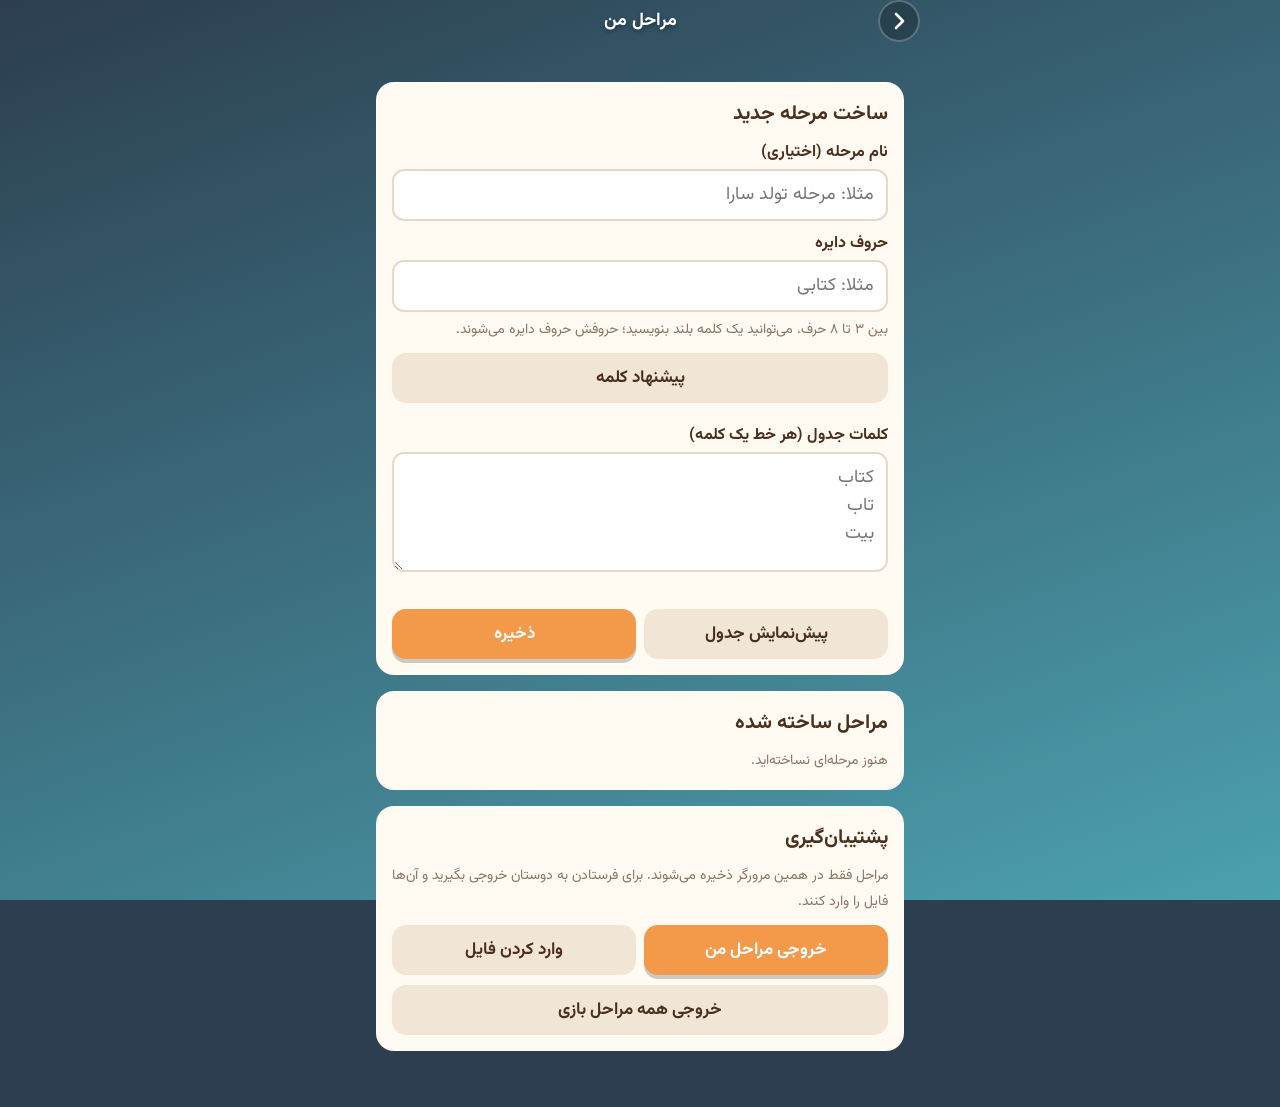
==== editor.html @ 4bf06e13 "Add کلمچین: a browser word game inspired by Amirza - Crossword board, swipe letter wheel, extra word" ====
<!doctype html>
<html lang="fa" dir="rtl">
<head>
  <meta charset="utf-8">
  <meta name="viewport" content="width=device-width, initial-scale=1">
  <title>مراحل من · کلمچین</title>
  <link rel="icon" href="img/icon.svg" type="image/svg+xml">
  <link rel="stylesheet" href="css/style.css">
  <style>
    html, body { height: auto; min-height: 100%; overflow: auto; user-select: text; -webkit-user-select: text; }
    html { background: #2c3e50; }
    body { background: linear-gradient(160deg, #2c3e50, #4ca1af) fixed; }
    .page { max-width: 560px; margin: 0 auto; padding: 0 16px 40px; }
    .panel { background: var(--panel); color: var(--ink); border-radius: 18px; padding: 16px; margin-bottom: 16px; }
    .panel h2 { margin: 0 0 10px; font-size: 20px; }
    label { display: block; font-weight: 700; margin: 10px 0 4px; }
    input[type=text], textarea {
      width: 100%; font: inherit; font-size: 18px; padding: 10px 12px;
      border: 2px solid #e6d8c3; border-radius: 12px; background: #fff; color: var(--ink);
    }
    textarea { min-height: 120px; resize: vertical; }
    .row { display: flex; gap: 8px; }
    .row .btn { margin-top: 10px; }
    .suggest { display: flex; flex-wrap: wrap; gap: 6px; margin-top: 10px; }
    .suggest button { background: #f1e6d6; border-radius: 10px; padding: 4px 10px; font-weight: 700; color: var(--ink); }
    .suggest button.on { background: var(--accent); color: #fff; }
    .hint { color: var(--muted); font-size: 14px; margin: 6px 0 0; line-height: 1.8; }
    .err { color: var(--danger); font-weight: 700; }
    #preview-board { display: grid; direction: rtl; justify-content: center; margin: 14px auto 4px; }
    #preview-board .cell { background: var(--accent); color: #fff; border-radius: 6px; }
    .item { display: flex; align-items: center; gap: 8px; padding: 10px 0; border-bottom: 1px solid #efe3d1; }
    .item:last-child { border: 0; }
    .item .grow { flex: 1; min-width: 0; }
    .item small { display: block; color: var(--muted); overflow: hidden; text-overflow: ellipsis; white-space: nowrap; }
    .mini { padding: 6px 12px; border-radius: 10px; font-weight: 700; background: #f1e6d6; color: var(--ink); text-decoration: none; font-size: 14px; }
    .mini.play { background: var(--accent); color: #fff; }
    .mini.del { background: #fbe1e1; color: var(--danger); }
  </style>
</head>
<body>
  <svg width="0" height="0" style="position:absolute" aria-hidden="true">
    <symbol id="i-back" viewBox="0 0 24 24"><path d="M9 5l7 7-7 7" fill="none" stroke="currentColor" stroke-width="2.6" stroke-linecap="round" stroke-linejoin="round"/></symbol>
  </svg>
  <header class="topbar page" style="padding-left:0;padding-right:0">
    <a href="index.html" class="icon-btn" aria-label="بازگشت"><svg><use href="#i-back"/></svg></a>
    <div class="title">مراحل من</div>
    <div style="width:42px"></div>
  </header>

  <main class="page">
    <section class="panel">
      <h2>ساخت مرحله جدید</h2>
      <label for="f-name">نام مرحله (اختیاری)</label>
      <input id="f-name" type="text" placeholder="مثلا: مرحله تولد سارا">
      <label for="f-letters">حروف دایره</label>
      <input id="f-letters" type="text" placeholder="مثلا: کتابی" maxlength="8">
      <p class="hint">بین ۳ تا ۸ حرف. می‌توانید یک کلمه بلند بنویسید؛ حروفش حروف دایره می‌شوند.</p>
      <div class="row">
        <button id="b-suggest" class="btn ghost" style="background:#f1e6d6;color:var(--ink);box-shadow:none">پیشنهاد کلمه</button>
      </div>
      <div id="suggest" class="suggest"></div>
      <label for="f-words">کلمات جدول (هر خط یک کلمه)</label>
      <textarea id="f-words" placeholder="کتاب&#10;تاب&#10;بیت"></textarea>
      <p id="msg" class="hint"></p>
      <div id="preview-board"></div>
      <div class="row">
        <button id="b-preview" class="btn ghost" style="background:#f1e6d6;color:var(--ink);box-shadow:none">پیش‌نمایش جدول</button>
        <button id="b-save" class="btn">ذخیره</button>
      </div>
    </section>

    <section class="panel">
      <h2>مراحل ساخته شده</h2>
      <div id="list"></div>
    </section>

    <section class="panel">
      <h2>پشتیبان‌گیری</h2>
      <p class="hint">مراحل فقط در همین مرورگر ذخیره می‌شوند. برای فرستادن به دوستان خروجی بگیرید و آن‌ها فایل را وارد کنند.</p>
      <div class="row">
        <button id="b-export" class="btn">خروجی مراحل من</button>
        <button id="b-import" class="btn ghost" style="background:#f1e6d6;color:var(--ink);box-shadow:none">وارد کردن فایل</button>
      </div>
      <button id="b-export-all" class="btn ghost" style="background:#f1e6d6;color:var(--ink);box-shadow:none">خروجی همه مراحل بازی</button>
      <input id="f-file" type="file" accept=".json,application/json" hidden>
    </section>
  </main>

  <div id="modal" class="hidden"><div id="modal-box"></div></div>
  <div id="toast"></div>

  <script src="data/levels.js"></script>
  <script src="data/dict.js"></script>
  <script src="js/config.js"></script>
  <script src="js/layout.js"></script>
  <script src="js/storage.js"></script>
  <script src="js/editor.js"></script>
</body>
</html>
---- css/style.css ----
@font-face {
  font-family: 'Vazirmatn';
  font-weight: 400;
  font-display: swap;
  src: url('../fonts/vazirmatn-arabic-400-normal.woff2') format('woff2');
  unicode-range: U+0600-06FF, U+200C-200E, U+FB50-FDFF, U+FE70-FEFF;
}
@font-face {
  font-family: 'Vazirmatn';
  font-weight: 700;
  font-display: swap;
  src: url('../fonts/vazirmatn-arabic-700-normal.woff2') format('woff2');
  unicode-range: U+0600-06FF, U+200C-200E, U+FB50-FDFF, U+FE70-FEFF;
}
@font-face {
  font-family: 'Vazirmatn';
  font-weight: 900;
  font-display: swap;
  src: url('../fonts/vazirmatn-arabic-900-normal.woff2') format('woff2');
  unicode-range: U+0600-06FF, U+200C-200E, U+FB50-FDFF, U+FE70-FEFF;
}
@font-face {
  font-family: 'Vazirmatn';
  font-weight: 400;
  font-display: swap;
  src: url('../fonts/vazirmatn-latin-400-normal.woff2') format('woff2');
  unicode-range: U+0000-00FF;
}
@font-face {
  font-family: 'Vazirmatn';
  font-weight: 700;
  font-display: swap;
  src: url('../fonts/vazirmatn-latin-700-normal.woff2') format('woff2');
  unicode-range: U+0000-00FF;
}

:root {
  --accent: #f2994a;
  --bg1: #3a1c71;
  --bg2: #d76d77;
  --ink: #4a2f1d;
  --cell: rgba(255, 255, 255, 0.9);
  --panel: #fffaf2;
  --muted: #8a7563;
  --danger: #d64545;
}

* { box-sizing: border-box; -webkit-tap-highlight-color: transparent; }

html, body {
  margin: 0;
  height: 100%;
  overflow: hidden;
  background: #241433;
  color: #fff;
  font-family: 'Vazirmatn', Tahoma, sans-serif;
  user-select: none;
  -webkit-user-select: none;
}

button { font: inherit; color: inherit; cursor: pointer; border: 0; background: none; padding: 0; }
a { color: inherit; }
svg { width: 24px; height: 24px; flex: none; }
.hidden { display: none !important; }

#app { height: 100%; max-width: 560px; margin: 0 auto; position: relative; }

.screen {
  position: absolute;
  inset: 0;
  display: flex;
  flex-direction: column;
  padding: env(safe-area-inset-top) 0 env(safe-area-inset-bottom);
}

/* Chapter background: two colours plus a soft Persian star pattern. */
.themed, .chapter {
  background-color: var(--bg1);
  background-image:
    url("data:image/svg+xml,%3Csvg xmlns='http://www.w3.org/2000/svg' width='80' height='80' viewBox='0 0 80 80'%3E%3Cg fill='none' stroke='%23fff' stroke-opacity='.07' stroke-width='1.5'%3E%3Cpath d='M40 6l9 25 25 9-25 9-9 25-9-25-25-9 25-9z'/%3E%3Cpath d='M40 18l16 6 6 16-6 16-16 6-16-6-6-16 6-16z'/%3E%3Ccircle cx='40' cy='40' r='6'/%3E%3C/g%3E%3C/svg%3E"),
    linear-gradient(160deg, var(--bg1) 0%, var(--bg2) 100%);
}

/* ---------- top bar ---------- */

.topbar {
  display: flex;
  align-items: center;
  gap: 8px;
  padding: 10px 12px;
  min-height: 60px;
  flex: none;
}
.topbar .title {
  flex: 1;
  text-align: center;
  font-weight: 700;
  font-size: 18px;
  text-shadow: 0 2px 4px rgba(0, 0, 0, 0.35);
  white-space: nowrap;
  overflow: hidden;
  text-overflow: ellipsis;
}
.topbar .spacer { flex: 1; }

.icon-btn {
  width: 42px;
  height: 42px;
  border-radius: 50%;
  display: grid;
  place-items: center;
  background: rgba(0, 0, 0, 0.25);
  box-shadow: inset 0 0 0 2px rgba(255, 255, 255, 0.25);
}

.coins {
  display: flex;
  align-items: center;
  gap: 6px;
  min-width: 84px;
  height: 36px;
  padding: 0 12px 0 6px;
  border-radius: 18px;
  background: rgba(0, 0, 0, 0.3);
  font-weight: 700;
  font-size: 17px;
  direction: ltr;
}

.coin {
  display: inline-block;
  width: 24px;
  height: 24px;
  border-radius: 50%;
  background: radial-gradient(circle at 35% 30%, #fff6c4 0 12%, #ffd34d 30%, #e39b0b 75%, #b97400 100%);
  box-shadow: inset 0 0 0 2px #c98500, 0 1px 2px rgba(0, 0, 0, 0.3);
  flex: none;
}

/* ---------- home ---------- */

.home-body {
  flex: 1;
  display: flex;
  flex-direction: column;
  align-items: center;
  justify-content: center;
  gap: 22px;
  padding: 16px;
}

.logo { text-align: center; }
.logo h1 {
  margin: 14px 0 0;
  font-size: 54px;
  font-weight: 900;
  text-shadow: 0 4px 0 rgba(0, 0, 0, 0.25);
}
.logo p { margin: 0; opacity: 0.85; font-size: 17px; }
.logo-tiles { display: flex; gap: 6px; justify-content: center; direction: rtl; }
.logo-tiles span {
  width: 44px;
  height: 44px;
  border-radius: 9px;
  display: grid;
  place-items: center;
  background: var(--accent);
  font-size: 26px;
  font-weight: 700;
  box-shadow: 0 4px 0 rgba(0, 0, 0, 0.25);
}
.logo-tiles span:nth-child(even) { background: var(--cell); color: var(--ink); transform: translateY(6px); }

.play-btn {
  width: min(78vw, 300px);
  padding: 16px 20px;
  border-radius: 22px;
  background: linear-gradient(180deg, #ffd34d, #f5a300);
  color: #5a3500;
  box-shadow: 0 6px 0 #b46f00, 0 10px 24px rgba(0, 0, 0, 0.35);
  display: flex;
  flex-direction: column;
  align-items: center;
}
.play-btn b { font-size: 34px; font-weight: 900; line-height: 1.3; }
.play-btn small { font-size: 15px; font-weight: 700; opacity: 0.85; }
.play-btn:active { transform: translateY(4px); box-shadow: 0 2px 0 #b46f00; }

/* ---------- buttons & modal ---------- */

.btn {
  display: flex;
  align-items: center;
  justify-content: center;
  gap: 8px;
  width: 100%;
  padding: 12px 18px;
  margin-top: 10px;
  border-radius: 14px;
  background: var(--accent);
  color: #fff;
  font-weight: 700;
  font-size: 17px;
  text-decoration: none;
  box-shadow: 0 4px 0 rgba(0, 0, 0, 0.2);
}
.btn:active { transform: translateY(2px); box-shadow: 0 2px 0 rgba(0, 0, 0, 0.2); }
.btn.ghost { background: rgba(255, 255, 255, 0.18); box-shadow: inset 0 0 0 2px rgba(255, 255, 255, 0.35); }
.btn.wide { width: min(78vw, 300px); margin: 0; }
.btn.danger { background: var(--danger); }
#modal-box .btn.ghost { background: #f1e6d6; color: var(--ink); box-shadow: none; }

#modal {
  position: fixed;
  inset: 0;
  z-index: 20;
  background: rgba(20, 10, 30, 0.6);
  display: grid;
  place-items: center;
  padding: 16px;
}
#modal-box {
  --accent: #f2994a;
  width: min(100%, 380px);
  max-height: 86vh;
  overflow: auto;
  background: var(--panel);
  color: var(--ink);
  border-radius: 22px;
  padding: 22px 20px 18px;
  text-align: center;
  box-shadow: 0 16px 40px rgba(0, 0, 0, 0.4);
}
#modal-box h2 { margin: 0 0 8px; font-size: 22px; }
#modal-box p { line-height: 1.9; margin: 8px 0; }
.muted { color: var(--muted); font-size: 14px; }
.big { font-size: 19px; font-weight: 700; }
.win-title { font-size: 40px; font-weight: 900; color: #e08a00; }
.reward {
  display: inline-flex;
  align-items: center;
  gap: 8px;
  font-size: 26px;
  font-weight: 900;
  direction: ltr;
  margin: 6px 0;
}
.chips { display: flex; flex-wrap: wrap; gap: 6px; justify-content: center; margin: 12px 0; }
.chips span { background: #f1e6d6; border-radius: 10px; padding: 4px 12px; font-weight: 700; }
.meter {
  position: relative;
  height: 26px;
  border-radius: 13px;
  background: #f1e6d6;
  overflow: hidden;
  margin: 12px 0;
}
.meter div { position: absolute; inset: 0 0 0 auto; background: linear-gradient(90deg, #ffd34d, #f5a300); }
.meter span { position: relative; line-height: 26px; font-weight: 700; }

#toast {
  position: fixed;
  left: 50%;
  top: 76px;
  z-index: 30;
  transform: translate(-50%, -12px);
  background: rgba(30, 15, 40, 0.88);
  padding: 9px 18px;
  border-radius: 20px;
  font-weight: 700;
  font-size: 15px;
  opacity: 0;
  pointer-events: none;
  transition: opacity 0.2s, transform 0.2s;
  white-space: nowrap;
}
#toast.show { opacity: 1; transform: translate(-50%, 0); }

/* ---------- level map ---------- */

#map { background: #241433; }
#chapters { flex: 1; overflow-y: auto; padding: 4px 16px 24px; -webkit-overflow-scrolling: touch; }
.chapter {
  border-radius: 18px;
  padding: 12px 14px 14px;
  margin-bottom: 14px;
  box-shadow: 0 6px 16px rgba(0, 0, 0, 0.3);
}
.chapter.locked { filter: grayscale(0.7) brightness(0.75); }
.chapter-head { display: flex; justify-content: space-between; align-items: center; margin-bottom: 10px; }
.chapter-head b { font-size: 19px; }
.chapter-head span, .chapter-head a { font-size: 14px; opacity: 0.85; }
.chapter-levels { display: grid; grid-template-columns: repeat(5, 1fr); gap: 8px; }
.lvl {
  aspect-ratio: 1;
  border-radius: 12px;
  background: rgba(255, 255, 255, 0.92);
  color: var(--ink);
  font-weight: 700;
  font-size: 18px;
  box-shadow: 0 3px 0 rgba(0, 0, 0, 0.2);
}
.lvl.done { background: var(--accent); color: #fff; }
.lvl.current { background: #ffd34d; color: #5a3500; box-shadow: 0 0 0 3px #fff, 0 3px 0 rgba(0, 0, 0, 0.2); }
.lvl.locked { background: rgba(255, 255, 255, 0.25); color: rgba(255, 255, 255, 0.6); cursor: default; }

/* ---------- game ---------- */

#board-wrap {
  flex: 1;
  min-height: 0;
  display: grid;
  place-items: center;
  padding: 4px 14px;
}
#board { display: grid; direction: rtl; }
.cell {
  background: var(--cell);
  color: var(--ink);
  display: grid;
  place-items: center;
  font-weight: 700;
  line-height: 1;
  box-shadow: 0 3px 0 rgba(0, 0, 0, 0.18);
}
.cell.found { background: var(--accent); color: #fff; text-shadow: 0 1px 2px rgba(0, 0, 0, 0.25); }
.cell.hinted { color: var(--ink); }
.cell.flash { animation: flash 0.5s; }
@keyframes flash { 50% { filter: brightness(1.35); } }
#board.picking .cell:not(.found):not(.hinted) { cursor: pointer; box-shadow: 0 0 0 3px #ffd34d, 0 3px 0 rgba(0, 0, 0, 0.18); }

#preview {
  flex: none;
  height: 46px;
  margin: 4px auto;
  min-width: 46px;
  padding: 0 18px;
  border-radius: 23px;
  font-size: 26px;
  font-weight: 700;
  line-height: 46px;
  text-align: center;
  visibility: hidden;
  background: var(--accent);
  box-shadow: 0 3px 0 rgba(0, 0, 0, 0.2);
}
#preview.show { visibility: visible; }
#preview.bad { background: #8a8a8a; animation: shake 0.35s; }
#preview.dup { background: #5d6dbe; }
#preview.extra { background: #2bb673; }
@keyframes shake { 25% { transform: translateX(-8px); } 75% { transform: translateX(8px); } }

#controls {
  flex: none;
  display: flex;
  align-items: center;
  justify-content: center;
  gap: 10px;
  padding: 0 10px 18px;
}
.side { display: flex; flex-direction: column; gap: 18px; }

#wheel {
  position: relative;
  width: min(62vw, 290px, 36vh);
  aspect-ratio: 1;
  border-radius: 50%;
  background: rgba(255, 255, 255, 0.82);
  box-shadow: 0 8px 24px rgba(0, 0, 0, 0.3), inset 0 0 0 6px rgba(255, 255, 255, 0.5);
  touch-action: none;
  flex: none;
}
#wheel-line { position: absolute; inset: 0; width: 100%; height: 100%; pointer-events: none; }
#wheel-line polyline {
  fill: none;
  stroke: var(--accent);
  stroke-width: 10;
  stroke-linecap: round;
  stroke-linejoin: round;
  opacity: 0.85;
}
.letter {
  position: absolute;
  border-radius: 50%;
  display: grid;
  place-items: center;
  color: var(--ink);
  font-weight: 700;
  line-height: 1;
  pointer-events: none;
}
.letter.on { background: var(--accent); color: #fff; }

.round-btn {
  position: relative;
  width: 54px;
  height: 54px;
  border-radius: 50%;
  display: grid;
  place-items: center;
  background: rgba(255, 255, 255, 0.92);
  color: var(--ink);
  box-shadow: 0 4px 0 rgba(0, 0, 0, 0.22);
  overflow: visible;
}
.round-btn svg { width: 28px; height: 28px; position: relative; }
.round-btn:active { transform: translateY(2px); box-shadow: 0 2px 0 rgba(0, 0, 0, 0.22); }
.round-btn.active { background: #ffd34d; box-shadow: 0 0 0 3px #fff, 0 4px 0 rgba(0, 0, 0, 0.22); }
.round-btn .cost {
  position: absolute;
  bottom: -10px;
  left: 50%;
  transform: translateX(-50%);
  display: flex;
  align-items: center;
  gap: 2px;
  padding: 1px 6px 1px 3px;
  border-radius: 10px;
  background: #5a3500;
  color: #fff;
  font-size: 12px;
  font-weight: 700;
  direction: ltr;
  white-space: nowrap;
}
.round-btn .cost .coin { width: 14px; height: 14px; box-shadow: inset 0 0 0 1px #c98500; }
.round-btn.extra { overflow: hidden; }
.round-btn.extra .fill {
  position: absolute;
  inset: auto 0 0 0;
  height: 0;
  background: linear-gradient(0deg, #ffd34d, #ffe58a);
}
.round-btn .badge {
  position: absolute;
  top: 4px;
  right: 6px;
  font-size: 11px;
  font-weight: 700;
  min-width: 16px;
  height: 16px;
  line-height: 16px;
  border-radius: 8px;
  background: #2bb673;
  color: #fff;
}

@media (max-height: 620px) {
  .topbar { min-height: 50px; padding: 6px 10px; }
  #controls { padding-bottom: 10px; }
  .round-btn { width: 46px; height: 46px; }
  .side { gap: 14px; }
}
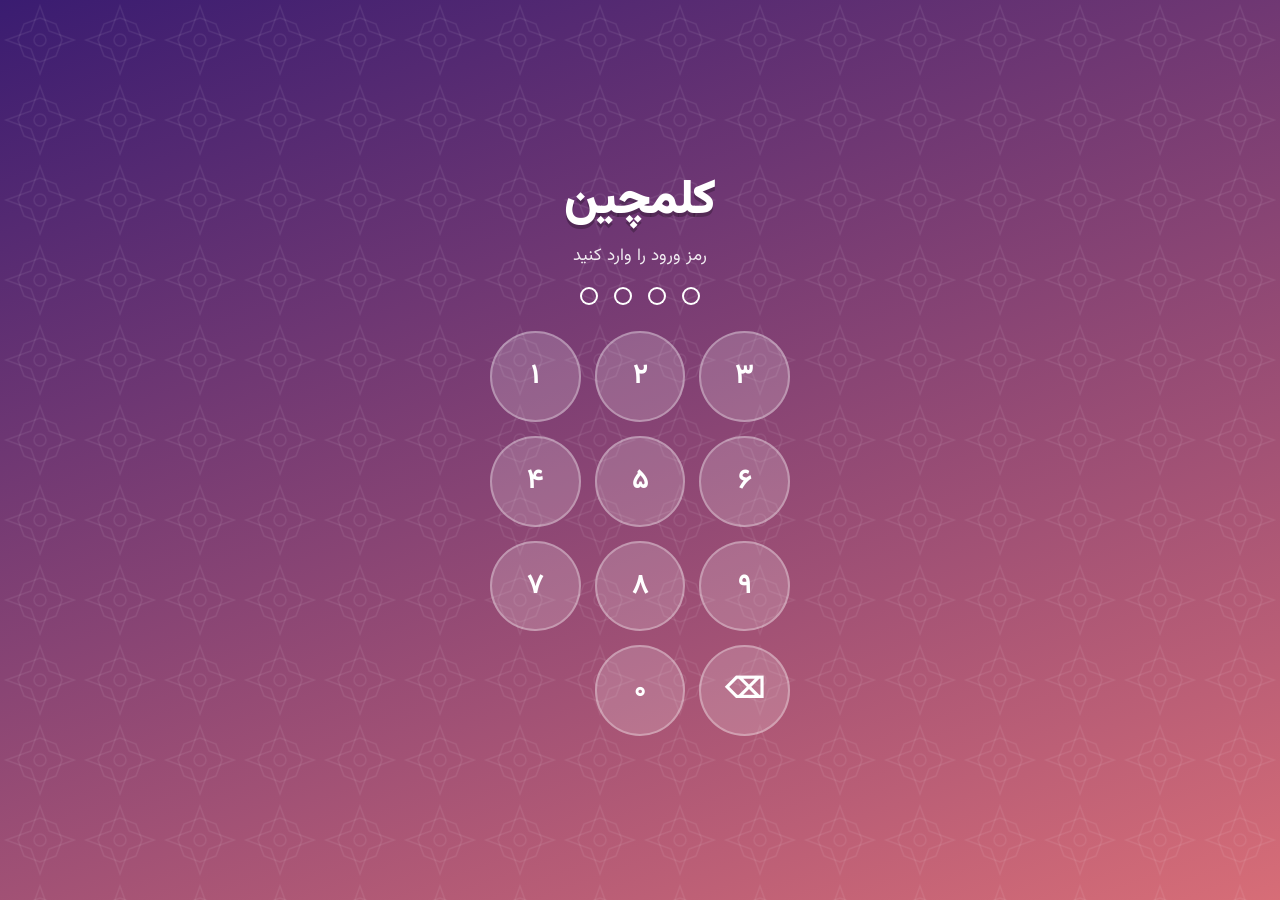
==== commit 5db7743c: "Add a 4-digit passcode screen The game and the level manager stay hidden until the code is entered; " ====
--- a/editor.html
+++ b/editor.html
@@ -6,6 +6,7 @@
   <title>مراحل من · کلمچین</title>
   <link rel="icon" href="img/icon.svg" type="image/svg+xml">
   <link rel="stylesheet" href="css/style.css">
+  <script src="js/lock.js"></script>
   <style>
     html, body { height: auto; min-height: 100%; overflow: auto; user-select: text; -webkit-user-select: text; }
     html { background: #2c3e50; }
--- a/css/style.css
+++ b/css/style.css
@@ -451,3 +451,36 @@
   .round-btn { width: 46px; height: 46px; }
   .side { gap: 14px; }
 }
+
+/* ---------- passcode screen ---------- */
+
+html.locked body > *:not(#lock) { display: none !important; }
+#lock {
+  position: fixed;
+  inset: 0;
+  z-index: 50;
+  display: grid;
+  place-items: center;
+  padding: 16px;
+  background:
+    url("data:image/svg+xml,%3Csvg xmlns='http://www.w3.org/2000/svg' width='80' height='80' viewBox='0 0 80 80'%3E%3Cg fill='none' stroke='%23fff' stroke-opacity='.07' stroke-width='1.5'%3E%3Cpath d='M40 6l9 25 25 9-25 9-9 25-9-25-25-9 25-9z'/%3E%3Cpath d='M40 18l16 6 6 16-6 16-16 6-16-6-6-16 6-16z'/%3E%3Ccircle cx='40' cy='40' r='6'/%3E%3C/g%3E%3C/svg%3E"),
+    linear-gradient(160deg, #3a1c71, #d76d77);
+}
+.lock-box { text-align: center; width: min(100%, 300px); }
+.lock-title { font-size: 48px; font-weight: 900; text-shadow: 0 4px 0 rgba(0, 0, 0, 0.25); }
+.lock-box p { margin: 4px 0 18px; opacity: 0.9; font-size: 17px; }
+.lock-dots { display: flex; gap: 16px; justify-content: center; margin-bottom: 26px; direction: ltr; }
+.lock-dots i { width: 18px; height: 18px; border-radius: 50%; box-shadow: inset 0 0 0 2px #fff; }
+.lock-dots i.on { background: #fff; }
+.lock-dots.wrong { animation: shake 0.35s; }
+.lock-dots.wrong i.on { background: #ff8a8a; box-shadow: inset 0 0 0 2px #ff8a8a; }
+.lock-keys { display: grid; grid-template-columns: repeat(3, 1fr); gap: 14px; direction: ltr; }
+.lock-keys button {
+  aspect-ratio: 1;
+  border-radius: 50%;
+  background: rgba(255, 255, 255, 0.18);
+  box-shadow: inset 0 0 0 2px rgba(255, 255, 255, 0.3);
+  font-size: 28px;
+  font-weight: 700;
+}
+.lock-keys button:active { background: rgba(255, 255, 255, 0.35); }
